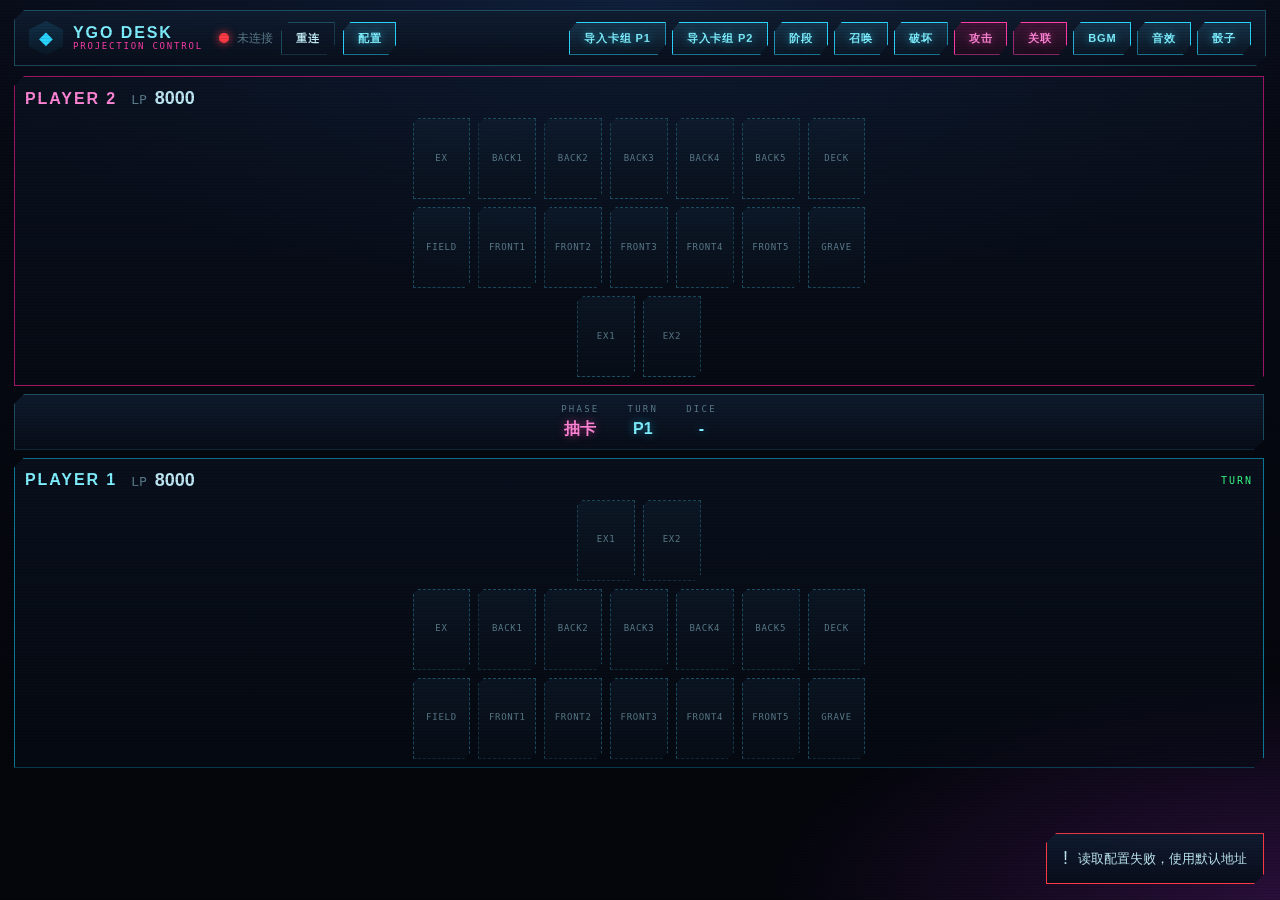
==== controller/static/index.html @ d7a62b33 "中心端、控制端两端框架" ====
<!DOCTYPE html>
<html lang="zh">
<head>
  <meta charset="utf-8">
  <meta name="viewport" content="width=device-width, initial-scale=1">
  <title>YGO DESK · 控制端</title>
  <link rel="stylesheet" href="css/cyberpunk.css">
  <link rel="stylesheet" href="css/app.css">
</head>
<body>
  <div id="app">
    <header class="topbar">
      <div class="brand">
        <span class="brand-mark">◆</span>
        <span class="brand-tx"><b>YGO DESK</b><small>PROJECTION CONTROL</small></span>
      </div>

      <div class="conn">
        <span class="conn-dot disconnected" id="conn-dot"></span>
        <span class="conn-text" id="conn-status">未连接</span>
        <button class="cy-btn cy-btn--sm cy-btn--ghost" id="btn-reconnect">重连</button>
        <button class="cy-btn cy-btn--sm" id="btn-config">配置</button>
      </div>

      <div class="controls">
        <button class="cy-btn cy-btn--sm" id="btn-import-1">导入卡组 P1</button>
        <button class="cy-btn cy-btn--sm" id="btn-import-2">导入卡组 P2</button>
        <button class="cy-btn cy-btn--sm" id="btn-phase">阶段</button>
        <button class="cy-btn cy-btn--sm" id="btn-summon">召唤</button>
        <button class="cy-btn cy-btn--sm" id="btn-destroy">破坏</button>
        <button class="cy-btn cy-btn--exec cy-btn--sm" id="btn-attack">攻击</button>
        <button class="cy-btn cy-btn--exec cy-btn--sm" id="btn-relate">关联</button>
        <button class="cy-btn cy-btn--sm" id="btn-bgm">BGM</button>
        <button class="cy-btn cy-btn--sm" id="btn-se">音效</button>
        <button class="cy-btn cy-btn--sm" id="btn-dice">骰子</button>
      </div>
    </header>

    <main id="board" class="board"></main>
  </div>

  <div id="modal-root"></div>
  <div id="toast-root" class="toast-root"></div>

  <script type="module" src="js/app.js"></script>
</body>
</html>
---- controller/static/css/cyberpunk.css ----
/* ============================================================================
   CYBERPUNK / TECH-HUD UI KIT — reusable component library
   ----------------------------------------------------------------------------
   取自 materials/Cyberpunk-Style-Kit.html，全部 cy- 前缀。
   招牌: 切角边框(clip-path) · 霓虹辉光 · 扫描线 · 等宽/Orbitron 字体
   ============================================================================ */
:root{
  --cy-cyan:#2ad4ff;   --cy-cyan-lt:#7ff0ff;  --cy-cyan-dk:#0e7a9a;
  --cy-mag:#ff3ca8;    --cy-mag-lt:#ff85d6;   --cy-mag-dk:#a01466;
  --cy-yellow:#ffe14a; --cy-green:#39ff88;    --cy-red:#ff3b46;
  --cy-bg:#06080f;     --cy-panel:#0d1526;    --cy-panel-2:#101a2e;
  --cy-line:#1c4c60;   --cy-line-lt:#2ad4ff;  --cy-ink:#03040a;
  --cy-text:#bfe9f5;   --cy-dim:#5a7a8a;

  --cy-disp:'Orbitron',sans-serif;
  --cy-mono:'Share Tech Mono',ui-monospace,monospace;
  --cy-ui:'Rajdhani','Share Tech Mono',sans-serif;

  --cy-glow-cy:0 0 8px rgba(42,212,255,.55);
  --cy-glow-mg:0 0 8px rgba(255,60,168,.55);
  --cy-clip:polygon(10px 0,100% 0,100% calc(100% - 10px),calc(100% - 10px) 100%,0 100%,0 10px);
  --cy-clip-btn:polygon(8px 0,100% 0,100% 70%,calc(100% - 8px) 100%,0 100%,0 30%);
}

*{box-sizing:border-box;margin:0;padding:0;}
body{
  font-family:var(--cy-ui); color:var(--cy-text); line-height:1.5;
  background:
    radial-gradient(100% 60% at 50% 0%, #10203c 0%, rgba(0,0,0,0) 55%),
    radial-gradient(80% 50% at 100% 100%, #2a0f3a 0%, rgba(0,0,0,0) 50%),
    linear-gradient(180deg,#080b16,#04060c 80%);
  background-attachment:fixed; min-height:100vh; position:relative;
}
/* global scanlines */
body::after{content:""; position:fixed; inset:0; pointer-events:none; z-index:9999;
  background:repeating-linear-gradient(0deg,rgba(0,0,0,.10) 0 1px,rgba(0,0,0,0) 1px 3px);}

/* ----- 按钮 cy-btn ----- */
.cy-btn{font-family:var(--cy-disp); font-weight:600; font-size:13px; letter-spacing:.08em; color:var(--cy-cyan-lt);
  padding:11px 22px; cursor:pointer; user-select:none; display:inline-flex; align-items:center; gap:8px;
  background:linear-gradient(180deg,rgba(30,70,95,.6),rgba(12,26,40,.6)); border:1px solid var(--cy-cyan);
  clip-path:var(--cy-clip-btn); text-shadow:var(--cy-glow-cy); transition:.12s; text-align:center;}
.cy-btn:hover{background:rgba(42,212,255,.22); box-shadow:0 0 14px rgba(42,212,255,.5);}
.cy-btn:active{transform:translateY(1px);}
.cy-btn--exec{color:var(--cy-mag-lt); border-color:var(--cy-mag); text-shadow:var(--cy-glow-mg);
  background:linear-gradient(180deg,rgba(90,20,60,.6),rgba(40,10,30,.6));}
.cy-btn--exec:hover{background:rgba(255,60,168,.22); box-shadow:0 0 14px rgba(255,60,168,.5);}
.cy-btn--ghost{background:transparent; border-color:var(--cy-line); color:var(--cy-text); text-shadow:none;}
.cy-btn--danger{color:#ffb0b4; border-color:var(--cy-red); text-shadow:0 0 8px rgba(255,59,70,.5);}
.cy-btn--sm{font-size:11px; padding:8px 14px;}
.cy-btn--lg{font-size:16px; padding:14px 30px;}
.cy-btn--block{width:100%; justify-content:center;}
.cy-btn[disabled],.cy-btn--disabled{opacity:.4; cursor:not-allowed; filter:grayscale(.5);}

/* ----- 面板 cy-panel ----- */
.cy-panel{position:relative; background:linear-gradient(180deg,rgba(16,30,50,.85),rgba(8,14,26,.9));
  border:1px solid var(--cy-line); clip-path:var(--cy-clip); padding:2px;
  box-shadow:inset 0 0 30px rgba(42,212,255,.05);}
.cy-panel__hd{font-family:var(--cy-disp); font-weight:700; letter-spacing:.12em; font-size:13px; color:var(--cy-cyan-lt);
  padding:12px 16px 10px; text-shadow:var(--cy-glow-cy); position:relative; display:flex; align-items:center; gap:8px;}
.cy-panel__hd::after{content:""; position:absolute; left:14px; right:14px; bottom:2px; height:1px;
  background:linear-gradient(90deg,var(--cy-cyan),transparent);}
.cy-panel__hd .k{font-family:var(--cy-mono); font-size:9px; color:var(--cy-mag); letter-spacing:.2em;}
.cy-panel__bd{padding:14px 18px 18px;}
.cy-panel__bd p{font-family:var(--cy-mono); font-size:12px; color:var(--cy-dim); line-height:1.7;}
.cy-bracket{position:absolute; width:12px; height:12px; border:1px solid var(--cy-cyan); pointer-events:none;}
.cy-bracket.tl{top:4px;left:4px; border-right:none; border-bottom:none;}
.cy-bracket.tr{top:4px;right:4px; border-left:none; border-bottom:none;}
.cy-bracket.bl{bottom:4px;left:4px; border-right:none; border-top:none;}
.cy-bracket.br{bottom:4px;right:4px; border-left:none; border-top:none;}

/* ----- 弹窗 cy-modal ----- */
.cy-modal-mask{position:fixed; inset:0; background:rgba(3,5,12,.8); backdrop-filter:blur(3px);
  display:grid; place-items:center; z-index:100; padding:20px;}
.cy-modal{width:min(380px,92vw); position:relative; max-height:92vh; overflow:auto;}
.cy-modal__close{position:absolute; top:-2px; right:-2px; width:30px; height:30px; z-index:5; cursor:pointer;
  display:grid; place-items:center; font-family:var(--cy-mono); color:var(--cy-mag-lt);
  background:rgba(40,10,30,.9); border:1px solid var(--cy-mag); clip-path:polygon(30% 0,100% 0,100% 70%,70% 100%,0 100%,0 30%);}
.cy-modal__close:hover{background:rgba(255,60,168,.3);}

/* ----- 进度条 cy-bar ----- */
.cy-bar{position:relative; height:10px; background:var(--cy-ink); border:1px solid var(--cy-line); overflow:hidden;
  clip-path:polygon(0 0,100% 0,100% 100%,4px 100%);}
.cy-bar__fill{height:100%; box-shadow:0 0 10px currentColor;}
.cy-bar__fill--cy{background:var(--cy-cyan); color:var(--cy-cyan);}
.cy-bar__fill--mg{background:var(--cy-mag); color:var(--cy-mag);}
.cy-bar__fill--yl{background:var(--cy-yellow); color:var(--cy-yellow);}
.cy-bar__fill--gr{background:var(--cy-green); color:var(--cy-green);}
.cy-bar__cap{display:flex; justify-content:space-between; font-family:var(--cy-mono); font-size:9px;
  letter-spacing:.15em; color:var(--cy-dim); margin-bottom:4px;}
.cy-bar--tall{height:16px;}

/* ----- 状态计量表 cy-gauge ----- */
.cy-gauge{width:64px; height:64px; position:relative; flex:none;}
.cy-gauge svg{transform:rotate(-90deg);}
.cy-gauge__track{fill:none; stroke:var(--cy-ink); stroke-width:6;}
.cy-gauge__val{fill:none; stroke-width:6; stroke-linecap:round; filter:drop-shadow(0 0 4px currentColor);}
.cy-gauge__val--cy{stroke:var(--cy-cyan); color:var(--cy-cyan);}
.cy-gauge__val--mg{stroke:var(--cy-mag); color:var(--cy-mag);}
.cy-gauge__num{position:absolute; inset:0; display:grid; place-items:center; font-family:var(--cy-disp);
  font-weight:700; font-size:14px; color:var(--cy-cyan-lt);}
.cy-gauge__lbl{position:absolute; bottom:-14px; left:0; right:0; text-align:center; font-family:var(--cy-mono);
  font-size:8px; letter-spacing:.2em; color:var(--cy-dim);}

/* ----- 图标底座 cy-icon ----- */
.cy-icon{width:48px; height:48px; display:grid; place-items:center; font-size:22px; position:relative;
  background:linear-gradient(180deg,rgba(20,40,60,.6),rgba(8,16,26,.6)); border:1px solid var(--cy-line);
  clip-path:polygon(8px 0,100% 0,100% calc(100% - 8px),calc(100% - 8px) 100%,0 100%,0 8px);}
.cy-icon:hover{border-color:var(--cy-cyan); box-shadow:0 0 12px rgba(42,212,255,.4);}
.cy-icon--rare{border-color:var(--cy-cyan);}
.cy-icon--legend{border-color:var(--cy-mag); box-shadow:0 0 12px rgba(255,60,168,.4);}

/* ----- 卡片 cy-card ----- */
.cy-card{width:150px; background:linear-gradient(180deg,rgba(16,30,50,.85),rgba(8,14,26,.9));
  border:1px solid var(--cy-line); clip-path:var(--cy-clip); cursor:pointer; transition:.12s; position:relative;}
.cy-card:hover{border-color:var(--cy-cyan); box-shadow:0 0 16px rgba(42,212,255,.3); transform:translateY(-3px);}
.cy-card__art{height:94px; display:grid; place-items:center; font-size:44px; position:relative;
  background:radial-gradient(circle at 50% 30%,rgba(42,212,255,.15),rgba(0,0,0,0) 60%);
  border-bottom:1px solid var(--cy-line); filter:drop-shadow(0 0 10px rgba(42,212,255,.4));}
.cy-card__tag{position:absolute; top:6px; left:6px; font-family:var(--cy-mono); font-size:8px; letter-spacing:.1em;
  color:var(--cy-mag); background:rgba(40,10,30,.8); padding:2px 6px; border:1px solid var(--cy-mag-dk);}
.cy-card__name{font-family:var(--cy-disp); font-weight:600; font-size:12px; color:var(--cy-cyan-lt);
  text-align:center; padding:8px 6px 4px; text-shadow:var(--cy-glow-cy);}
.cy-card__foot{padding:0 10px 10px;}

/* ----- 列表项 cy-list ----- */
.cy-list{border:1px solid var(--cy-line); background:rgba(8,16,26,.5);}
.cy-list__item{display:flex; align-items:center; gap:10px; padding:9px 12px; cursor:pointer;
  border-bottom:1px solid rgba(28,76,96,.4); transition:.1s;}
.cy-list__item:last-child{border-bottom:none;}
.cy-list__item:hover{background:rgba(42,212,255,.08);}
.cy-list__ic{width:30px; height:30px; flex:none; display:grid; place-items:center; font-size:15px;
  background:rgba(20,40,60,.6); border:1px solid var(--cy-line);
  clip-path:polygon(5px 0,100% 0,100% calc(100% - 5px),calc(100% - 5px) 100%,0 100%,0 5px);}
.cy-list__tx{flex:1;}
.cy-list__tx b{font-family:var(--cy-ui); font-weight:700; font-size:14px; color:var(--cy-text); display:block;}
.cy-list__tx small{font-family:var(--cy-mono); font-size:10px; color:var(--cy-dim);}
.cy-list__val{font-family:var(--cy-disp); font-weight:700; font-size:13px; color:var(--cy-cyan-lt);}

/* ----- 顶部 HUD cy-hud ----- */
.cy-hud{display:flex; align-items:center; gap:10px; padding:10px 14px;
  background:linear-gradient(180deg,rgba(16,30,50,.9),rgba(8,14,26,.9)); border:1px solid var(--cy-line);
  clip-path:var(--cy-clip);}
.cy-hud__hex{width:42px; height:42px; flex:none; display:grid; place-items:center; font-size:20px;
  background:linear-gradient(180deg,#12324a,#0a1826); clip-path:polygon(50% 0,100% 25%,100% 75%,50% 100%,0 75%,0 25%);
  box-shadow:0 0 10px rgba(42,212,255,.5);}
.cy-hud__who b{font-family:var(--cy-disp); font-weight:700; font-size:14px; color:var(--cy-cyan-lt); display:block;
  text-shadow:var(--cy-glow-cy);}
.cy-hud__who small{font-family:var(--cy-mono); font-size:9px; color:var(--cy-mag); letter-spacing:.15em;}
.cy-hud__spacer{flex:1;}

/* ----- 导航栏 cy-nav ----- */
.cy-nav{display:flex; gap:4px; padding:6px; background:linear-gradient(180deg,rgba(12,22,38,.9),rgba(6,12,22,.95));
  border:1px solid var(--cy-line);}
.cy-nav__tab{flex:1; text-align:center; font-family:var(--cy-disp); font-weight:600; font-size:10px; letter-spacing:.06em;
  color:var(--cy-dim); padding:8px 4px; cursor:pointer; border:1px solid transparent; transition:.1s;
  clip-path:var(--cy-clip-btn);}
.cy-nav__tab .i{display:block; font-size:18px; margin-bottom:3px;}
.cy-nav__tab:hover{color:var(--cy-text);}
.cy-nav__tab--active{color:var(--cy-cyan-lt); border-color:var(--cy-cyan); background:rgba(42,212,255,.12);
  text-shadow:var(--cy-glow-cy);}

/* ----- 标签页 cy-tabs ----- */
.cy-tabs{display:flex; gap:2px; border-bottom:1px solid var(--cy-line);}
.cy-tabs__tab{font-family:var(--cy-disp); font-weight:600; font-size:11px; letter-spacing:.06em; color:var(--cy-dim);
  padding:9px 16px; cursor:pointer; border:1px solid transparent; border-bottom:none; transition:.1s;
  clip-path:polygon(6px 0,100% 0,100% 100%,0 100%);}
.cy-tabs__tab:hover{color:var(--cy-text);}
.cy-tabs__tab--active{color:var(--cy-cyan-lt); background:rgba(42,212,255,.1); border-color:var(--cy-line);
  text-shadow:var(--cy-glow-cy);}

/* ----- 输入框 cy-input ----- */
.cy-input{font-family:var(--cy-mono); font-size:13px; color:var(--cy-cyan-lt); background:var(--cy-ink);
  border:1px solid var(--cy-line); padding:9px 12px; width:100%; outline:none; transition:.12s;
  clip-path:polygon(6px 0,100% 0,100% calc(100% - 6px),calc(100% - 6px) 100%,0 100%,0 6px);}
.cy-input::placeholder{color:#3a5a6a;}
.cy-input:focus{border-color:var(--cy-cyan); box-shadow:0 0 10px rgba(42,212,255,.35);}
.cy-field{position:relative;}
.cy-field__ic{position:absolute; left:10px; top:50%; transform:translateY(-50%); color:var(--cy-cyan); font-size:13px;}
.cy-field .cy-input{padding-left:32px;}

/* ----- 下拉选择 cy-select ----- */
.cy-select{position:relative; display:inline-block;}
.cy-select select{appearance:none; -webkit-appearance:none; font-family:var(--cy-mono); font-size:12px;
  color:var(--cy-cyan-lt); background:linear-gradient(180deg,rgba(20,40,60,.7),rgba(10,20,34,.7));
  border:1px solid var(--cy-line); padding:9px 34px 9px 14px; cursor:pointer; outline:none;
  clip-path:var(--cy-clip-btn);}
.cy-select select:focus{border-color:var(--cy-cyan);}
.cy-select::after{content:"▾"; position:absolute; right:12px; top:50%; transform:translateY(-50%);
  color:var(--cy-cyan); pointer-events:none;}
.cy-select option{background:#0d1526; color:var(--cy-text);}

/* ----- 开关 cy-switch ----- */
.cy-switch{position:relative; display:inline-flex; align-items:center; cursor:pointer; user-select:none;}
.cy-switch input{position:absolute; opacity:0; pointer-events:none;}
.cy-switch__track{width:46px; height:22px; background:var(--cy-ink); border:1px solid var(--cy-line); position:relative;
  transition:.15s; clip-path:polygon(5px 0,100% 0,100% 100%,0 100%,0 5px);}
.cy-switch__track::before{content:""; position:absolute; top:2px; left:2px; width:16px; height:16px;
  background:var(--cy-dim); transition:.15s; clip-path:polygon(4px 0,100% 0,100% 100%,0 100%,0 4px);}
.cy-switch input:checked + .cy-switch__track{border-color:var(--cy-cyan); background:rgba(42,212,255,.15);}
.cy-switch input:checked + .cy-switch__track::before{left:26px; background:var(--cy-cyan);
  box-shadow:0 0 8px rgba(42,212,255,.7);}

/* ----- 滑条 cy-slider ----- */
.cy-slider{-webkit-appearance:none; appearance:none; width:100%; height:6px; background:linear-gradient(90deg,var(--cy-cyan-dk),var(--cy-ink));
  border:1px solid var(--cy-line); outline:none; cursor:pointer;}
.cy-slider::-webkit-slider-thumb{-webkit-appearance:none; width:16px; height:16px; background:var(--cy-cyan);
  border:1px solid var(--cy-ink); box-shadow:0 0 10px rgba(42,212,255,.7); cursor:pointer;
  clip-path:polygon(50% 0,100% 50%,50% 100%,0 50%);}
.cy-slider::-moz-range-thumb{width:16px; height:16px; background:var(--cy-cyan); border:1px solid var(--cy-ink);
  box-shadow:0 0 10px rgba(42,212,255,.7); cursor:pointer;}

/* ----- 徽章 cy-badge ----- */
.cy-badge{display:inline-grid; place-items:center; min-width:16px; height:16px; padding:0 5px;
  font-family:var(--cy-disp); font-weight:700; font-size:9px; color:var(--cy-ink); background:var(--cy-mag);
  box-shadow:0 0 8px rgba(255,60,168,.6); clip-path:polygon(3px 0,100% 0,100% 100%,0 100%,0 3px);}
.cy-badge--cy{background:var(--cy-cyan); box-shadow:0 0 8px rgba(42,212,255,.6);}
.cy-badge-wrap{position:relative; display:inline-flex;}
.cy-badge-wrap > .cy-badge{position:absolute; top:-6px; right:-6px;}

/* ----- 标签 cy-tag ----- */
.cy-tag{display:inline-flex; align-items:center; gap:5px; font-family:var(--cy-mono); font-size:10px; letter-spacing:.05em;
  color:var(--cy-cyan-lt); background:rgba(42,212,255,.08); border:1px solid var(--cy-line); padding:3px 9px;
  clip-path:polygon(4px 0,100% 0,100% 100%,0 100%,0 4px);}
.cy-tag--mg{color:var(--cy-mag-lt); border-color:var(--cy-mag-dk); background:rgba(255,60,168,.08);}
.cy-tag--yl{color:var(--cy-yellow); border-color:#7a6a10; background:rgba(255,225,74,.08);}

/* ----- Tooltip cy-tooltip ----- */
.cy-tooltip{position:relative; display:inline-flex; cursor:help; border-bottom:1px dashed var(--cy-cyan-dk);}
.cy-tooltip::after{content:attr(data-tip); position:absolute; bottom:calc(100% + 8px); left:50%; transform:translateX(-50%);
  font-family:var(--cy-mono); font-size:11px; color:var(--cy-cyan-lt); white-space:nowrap; background:var(--cy-panel);
  border:1px solid var(--cy-cyan); padding:6px 10px; opacity:0; pointer-events:none; transition:.12s; z-index:20;
  box-shadow:0 0 12px rgba(42,212,255,.3);}
.cy-tooltip:hover::after{opacity:1;}

/* ----- Toast cy-toast ----- */
.cy-toast{display:flex; align-items:center; gap:10px; font-family:var(--cy-ui); font-size:13px; color:var(--cy-text);
  background:linear-gradient(180deg,rgba(16,30,50,.92),rgba(8,14,26,.95)); border:1px solid var(--cy-cyan);
  padding:11px 16px; max-width:340px; clip-path:var(--cy-clip); box-shadow:0 0 18px rgba(42,212,255,.25);}
.cy-toast__ic{font-size:18px; flex:none;}
.cy-toast--danger{border-color:var(--cy-red); box-shadow:0 0 18px rgba(255,59,70,.25);}
.cy-toast--success{border-color:var(--cy-green); box-shadow:0 0 18px rgba(57,255,136,.25);}
.cy-toast b{font-family:var(--cy-disp); font-weight:700; font-size:11px; letter-spacing:.06em; color:var(--cy-cyan-lt);
  display:block;}

/* ----- 分隔线 cy-divider ----- */
.cy-divider{display:flex; align-items:center; gap:10px; color:var(--cy-cyan); margin:6px 0;}
.cy-divider::before,.cy-divider::after{content:""; height:1px; flex:1;
  background:linear-gradient(90deg,transparent,var(--cy-line),transparent);}
.cy-divider__mark{font-family:var(--cy-mono); font-size:10px; letter-spacing:.15em; color:var(--cy-dim);}

/* ----- 空状态 cy-empty ----- */
.cy-empty{text-align:center; padding:28px 20px; color:var(--cy-dim);}
.cy-empty__ic{font-size:42px; opacity:.4; filter:drop-shadow(0 0 8px rgba(42,212,255,.3));}
.cy-empty__tt{font-family:var(--cy-disp); font-weight:700; font-size:14px; color:var(--cy-text); margin:10px 0 4px; letter-spacing:.06em;}
.cy-empty__ds{font-family:var(--cy-mono); font-size:11px;}

/* ----- 步进器 cy-stepper ----- */
.cy-stepper{display:inline-flex; border:1px solid var(--cy-line); background:rgba(8,16,26,.6);}
.cy-stepper__btn{width:32px; font-family:var(--cy-disp); font-weight:700; font-size:16px; color:var(--cy-cyan-lt);
  background:transparent; border:none; cursor:pointer; display:grid; place-items:center; text-shadow:var(--cy-glow-cy);}
.cy-stepper__btn:hover{background:rgba(42,212,255,.15);}
.cy-stepper__val{min-width:48px; display:grid; place-items:center; font-family:var(--cy-mono); font-size:14px;
  color:var(--cy-text); border-left:1px solid var(--cy-line); border-right:1px solid var(--cy-line);}

/* ----- 数据表格 cy-table ----- */
.cy-table{width:100%; border-collapse:collapse; font-family:var(--cy-mono); font-size:12px; border:1px solid var(--cy-line);}
.cy-table thead th{font-family:var(--cy-disp); font-weight:700; font-size:10px; letter-spacing:.08em; color:var(--cy-cyan-lt);
  text-align:left; padding:9px 12px; background:rgba(42,212,255,.08); border-bottom:1px solid var(--cy-line);}
.cy-table tbody td{padding:9px 12px; color:var(--cy-text); border-bottom:1px solid rgba(28,76,96,.3);}
.cy-table tbody tr:last-child td{border-bottom:none;}
.cy-table tbody tr:nth-child(even){background:rgba(42,212,255,.04);}
.cy-table tbody tr:hover{background:rgba(42,212,255,.1);}

/* ----- 时间轴 cy-timeline ----- */
.cy-timeline{position:relative; padding-left:26px;}
.cy-timeline::before{content:""; position:absolute; left:6px; top:6px; bottom:6px; width:1px;
  background:linear-gradient(180deg,var(--cy-cyan),var(--cy-mag));}
.cy-timeline__item{position:relative; padding-bottom:16px;}
.cy-timeline__item::before{content:""; position:absolute; left:-24px; top:3px; width:11px; height:11px;
  background:var(--cy-cyan); box-shadow:0 0 8px rgba(42,212,255,.6);
  clip-path:polygon(50% 0,100% 50%,50% 100%,0 50%);}
.cy-timeline__t{font-family:var(--cy-disp); font-weight:600; font-size:12px; color:var(--cy-text);}
.cy-timeline__d{font-family:var(--cy-mono); font-size:10px; color:var(--cy-dim); margin-top:2px;}

@media(prefers-reduced-motion:reduce){*{transition:none!important; animation:none!important;}}
---- controller/static/css/app.css ----
/* ============================================================================
   控制端页面布局（横屏）。配色/组件沿用 cyberpunk.css。
   ============================================================================ */

html, body { height: 100%; }
body { overflow: hidden; }

#app {
  height: 100vh;
  display: flex;
  flex-direction: column;
  padding: 10px 14px 14px;
  gap: 10px;
}

/* ---- 顶栏 ---- */
.topbar {
  display: flex;
  align-items: center;
  gap: 16px;
  flex-wrap: wrap;
  padding: 10px 14px;
  background: linear-gradient(180deg, rgba(16,30,50,.9), rgba(8,14,26,.9));
  border: 1px solid var(--cy-line);
  clip-path: var(--cy-clip);
}
.brand { display: flex; align-items: center; gap: 10px; }
.brand-mark {
  width: 34px; height: 34px; display: grid; place-items: center;
  font-size: 18px; color: var(--cy-cyan);
  background: linear-gradient(180deg,#12324a,#0a1826);
  clip-path: polygon(50% 0,100% 25%,100% 75%,50% 100%,0 75%,0 25%);
  box-shadow: 0 0 10px rgba(42,212,255,.5);
}
.brand-tx { display: flex; flex-direction: column; line-height: 1.1; }
.brand-tx b { font-family: var(--cy-disp); color: var(--cy-cyan-lt); letter-spacing: .12em; }
.brand-tx small { font-family: var(--cy-mono); font-size: 9px; color: var(--cy-mag); letter-spacing: .2em; }

.conn { display: flex; align-items: center; gap: 8px; }
.conn-text { font-family: var(--cy-mono); font-size: 12px; color: var(--cy-dim); }
.conn-dot { width: 10px; height: 10px; border-radius: 50%; background: var(--cy-red); box-shadow: 0 0 8px var(--cy-red); }
.conn-dot.connecting { background: var(--cy-yellow); box-shadow: 0 0 8px var(--cy-yellow); }
.conn-dot.connected { background: var(--cy-green); box-shadow: 0 0 8px var(--cy-green); }

.controls { display: flex; gap: 6px; flex-wrap: wrap; margin-left: auto; }

/* ---- 战场 ---- */
.board {
  flex: 1;
  min-height: 0;
  display: flex;
  flex-direction: column;
  gap: 8px;
  overflow: auto;
  padding-right: 2px;
}

.side {
  display: flex;
  flex-direction: column;
  gap: 6px;
  padding: 8px 10px;
  border: 1px solid var(--cy-line);
  background: linear-gradient(180deg, rgba(12,22,38,.55), rgba(6,12,22,.55));
  clip-path: var(--cy-clip);
}
.side-p1 { border-color: var(--cy-cyan-dk); }
.side-p2 { border-color: var(--cy-mag-dk); }

.side-head { display: flex; align-items: center; gap: 14px; }
.side-name { font-family: var(--cy-disp); font-weight: 700; letter-spacing: .12em; color: var(--cy-cyan-lt); }
.side-p2 .side-name { color: var(--cy-mag-lt); }
.side-lp { font-family: var(--cy-mono); font-size: 13px; color: var(--cy-dim); }
.side-lp b { font-family: var(--cy-disp); font-size: 18px; color: var(--cy-text); }
.side-turn {
  margin-left: auto; font-family: var(--cy-mono); font-size: 10px; letter-spacing: .2em;
  color: var(--cy-dim); opacity: 0; transition: .15s;
}
.side-turn.active { opacity: 1; color: var(--cy-green); }

.board-grid { display: flex; flex-direction: column; gap: 8px; }
.row { display: flex; gap: 8px; align-items: center; justify-content: center; }

.zone { display: flex; gap: 8px; }
.zone.cells { flex: 0 1 auto; justify-content: center; }
.zone.stack { flex: 0 0 auto; flex-direction: column; }

/* ---- 格子（按高度定尺寸，保证横屏能放下两方）---- */
.cell {
  position: relative;
  height: clamp(52px, 9vh, 96px);
  aspect-ratio: 5 / 7;
  border: 1px solid var(--cy-line);
  background: linear-gradient(180deg, rgba(20,40,60,.35), rgba(8,16,26,.5));
  overflow: hidden;
  cursor: pointer;
  display: grid;
  place-items: center;
  clip-path: polygon(6px 0,100% 0,100% calc(100% - 6px),calc(100% - 6px) 100%,0 100%,0 6px);
  transition: .12s;
}
.cell:hover { border-color: var(--cy-cyan); box-shadow: 0 0 12px rgba(42,212,255,.35); }
.cell.empty { border-style: dashed; }
.zone.cells .cell, .zone.stack .cell, .zone.cells-ex .cell { flex: 0 0 auto; width: auto; }
.cell-zone {
  font-family: var(--cy-mono); font-size: 9px; letter-spacing: .08em; color: var(--cy-dim);
  text-align: center; padding: 2px; pointer-events: none;
}

.cell-inner { position: absolute; inset: 0; }
.card-img { width: 100%; height: 100%; object-fit: cover; display: block; }
.cell-inner.horizontal .card-img { transform: rotate(90deg) scale(.7); }

.cell-name {
  position: absolute; left: 0; right: 0; bottom: 0;
  font-family: var(--cy-ui); font-size: 9px; line-height: 1.2; color: var(--cy-text);
  text-align: center; padding: 2px 3px; background: linear-gradient(0deg, rgba(3,5,12,.9), rgba(3,5,12,0));
  white-space: nowrap; overflow: hidden; text-overflow: ellipsis;
}
.cell-markers { position: absolute; top: 2px; left: 2px; display: flex; gap: 2px; }
.cell-markers img { width: 15px; height: 15px; }
.cell-counters {
  position: absolute; bottom: 2px; right: 2px; min-width: 16px; height: 16px; padding: 0 3px;
  display: grid; place-items: center; font-family: var(--cy-disp); font-size: 9px; font-weight: 700;
  color: var(--cy-ink); background: var(--cy-yellow); box-shadow: 0 0 8px rgba(255,225,74,.6);
  clip-path: polygon(3px 0,100% 0,100% 100%,0 100%,0 3px);
}
.cell-facetag {
  position: absolute; top: 2px; right: 2px; font-family: var(--cy-mono); font-size: 8px;
  color: var(--cy-mag-lt); background: rgba(40,10,30,.85); padding: 0 3px; border: 1px solid var(--cy-mag-dk);
}

/* ---- 中间信息条 ---- */
.mid {
  display: flex; align-items: center; justify-content: center; gap: 28px;
  padding: 8px 16px;
  border: 1px solid var(--cy-line);
  background: linear-gradient(180deg, rgba(16,30,50,.85), rgba(8,14,26,.85));
  clip-path: var(--cy-clip);
}
.mid-phase, .mid-info { display: flex; flex-direction: column; align-items: center; }
.mid-label { font-family: var(--cy-mono); font-size: 9px; letter-spacing: .25em; color: var(--cy-dim); }
.mid b { font-family: var(--cy-disp); font-size: 16px; color: var(--cy-cyan-lt); text-shadow: var(--cy-glow-cy); }
.mid-phase b { color: var(--cy-mag-lt); text-shadow: var(--cy-glow-mg); }

/* ---- 弹窗表单 ---- */
.form { display: flex; flex-direction: column; gap: 8px; }
.form-row { display: flex; align-items: center; gap: 10px; }
.form-label { flex: 0 0 72px; font-family: var(--cy-mono); font-size: 12px; color: var(--cy-dim); }
.form-row > .cy-input, .form-row > div, .form-row > div > .cy-input { flex: 1; }
.form-row > div { min-width: 0; }
.modal-foot { display: flex; gap: 8px; justify-content: flex-end; margin-top: 16px; flex-wrap: wrap; }
.hint { font-family: var(--cy-mono); font-size: 11px; color: var(--cy-dim); line-height: 1.6; }

.quick-grid { display: grid; grid-template-columns: 1fr 1fr; gap: 8px; }
.quick-row { display: flex; gap: 6px; flex-wrap: wrap; }

.coord, .coord-group { display: flex; flex-direction: column; gap: 8px; }
.coord-title { font-family: var(--cy-disp); font-size: 11px; letter-spacing: .18em; color: var(--cy-mag-lt); margin-top: 4px; }

.marker-select { display: flex; gap: 12px; flex-wrap: wrap; }
.marker-opt { display: flex; align-items: center; gap: 5px; font-family: var(--cy-mono); font-size: 11px; cursor: pointer; }
.marker-opt img { width: 20px; height: 20px; }

.counters-edit { display: flex; flex-direction: column; gap: 5px; flex: 1; }
.counter-row { display: flex; gap: 6px; align-items: center; }
.counter-row .cy-input { flex: 1; }

/* ---- Toast ---- */
.toast-root {
  position: fixed; right: 16px; bottom: 16px; z-index: 200;
  display: flex; flex-direction: column; gap: 8px; align-items: flex-end;
}
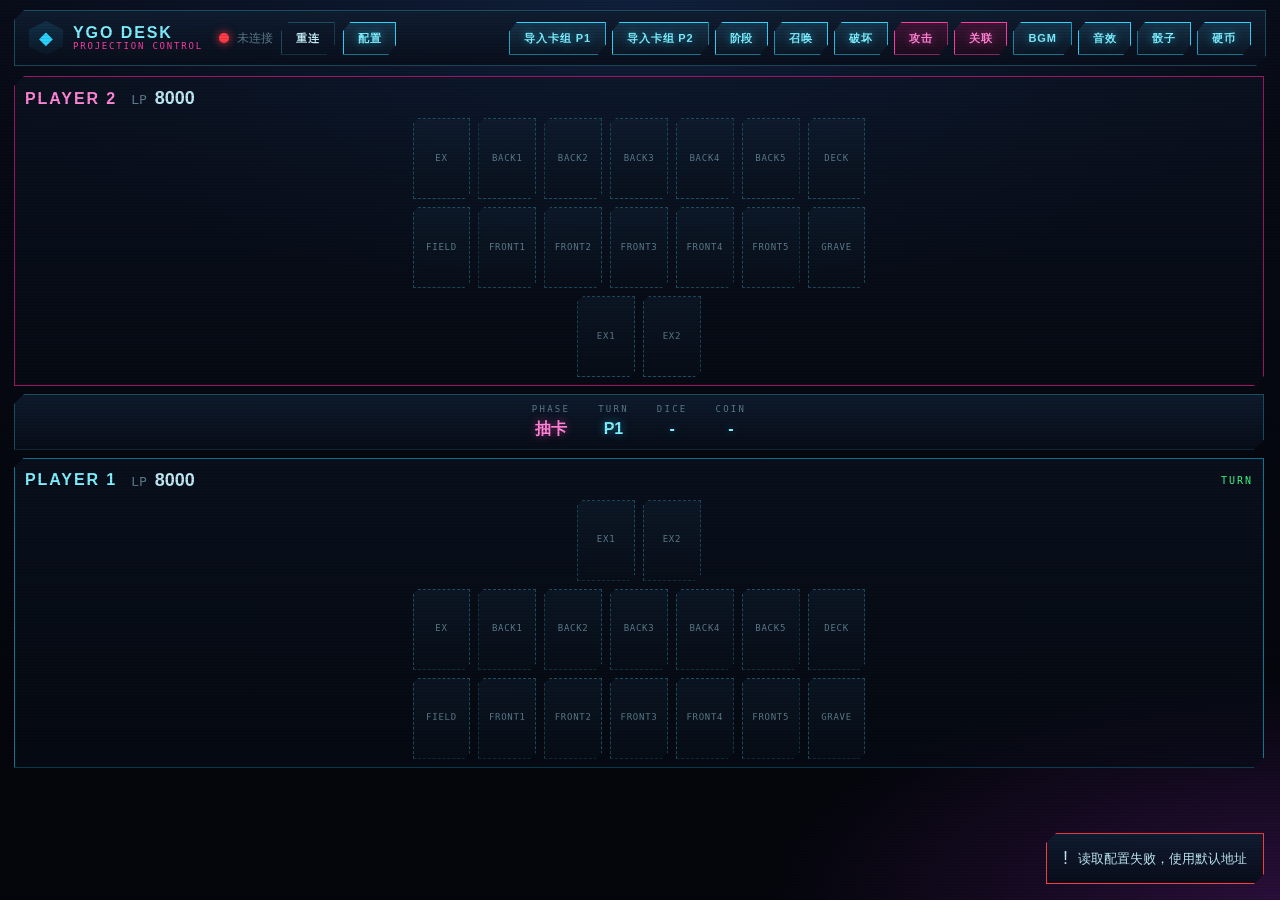
==== commit 467de431: "投硬币，界面测试" ====
--- a/controller/static/index.html
+++ b/controller/static/index.html
@@ -33,6 +33,7 @@
         <button class="cy-btn cy-btn--sm" id="btn-bgm">BGM</button>
         <button class="cy-btn cy-btn--sm" id="btn-se">音效</button>
         <button class="cy-btn cy-btn--sm" id="btn-dice">骰子</button>
+        <button class="cy-btn cy-btn--sm" id="btn-coin">硬币</button>
       </div>
     </header>
 
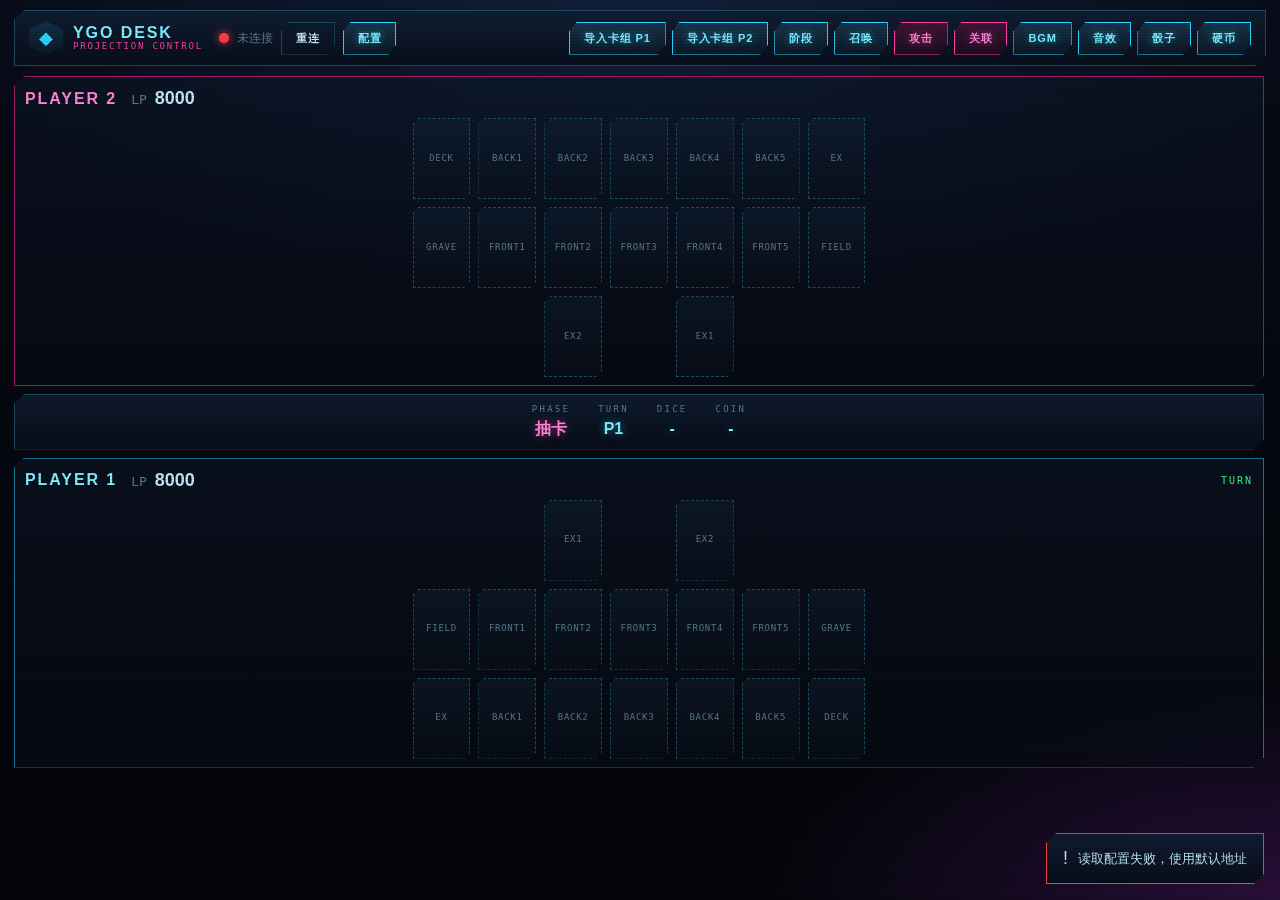
==== commit 174eee68: "布局初步" ====
--- a/controller/static/index.html
+++ b/controller/static/index.html
@@ -27,7 +27,6 @@
         <button class="cy-btn cy-btn--sm" id="btn-import-2">导入卡组 P2</button>
         <button class="cy-btn cy-btn--sm" id="btn-phase">阶段</button>
         <button class="cy-btn cy-btn--sm" id="btn-summon">召唤</button>
-        <button class="cy-btn cy-btn--sm" id="btn-destroy">破坏</button>
         <button class="cy-btn cy-btn--exec cy-btn--sm" id="btn-attack">攻击</button>
         <button class="cy-btn cy-btn--exec cy-btn--sm" id="btn-relate">关联</button>
         <button class="cy-btn cy-btn--sm" id="btn-bgm">BGM</button>
--- a/controller/static/css/cyberpunk.css
+++ b/controller/static/css/cyberpunk.css
@@ -71,9 +71,11 @@
 
 /* ----- 弹窗 cy-modal ----- */
 .cy-modal-mask{position:fixed; inset:0; background:rgba(3,5,12,.8); backdrop-filter:blur(3px);
-  display:grid; place-items:center; z-index:100; padding:20px;}
-.cy-modal{width:min(380px,92vw); position:relative; max-height:92vh; overflow:auto;}
-.cy-modal__close{position:absolute; top:-2px; right:-2px; width:30px; height:30px; z-index:5; cursor:pointer;
+  display:grid; place-items:center; z-index:100; padding:12px;}
+.cy-modal-mask--stack{z-index:110;}
+.cy-modal{width:min(380px,92vw); position:relative; max-height:calc(100vh - 24px);
+  overflow-y:auto; overflow-x:hidden;}
+.cy-modal__close{position:absolute; top:2px; right:2px; width:30px; height:30px; z-index:5; cursor:pointer;
   display:grid; place-items:center; font-family:var(--cy-mono); color:var(--cy-mag-lt);
   background:rgba(40,10,30,.9); border:1px solid var(--cy-mag); clip-path:polygon(30% 0,100% 0,100% 70%,70% 100%,0 100%,0 30%);}
 .cy-modal__close:hover{background:rgba(255,60,168,.3);}
--- a/controller/static/css/app.css
+++ b/controller/static/css/app.css
@@ -102,6 +102,9 @@
 .cell:hover { border-color: var(--cy-cyan); box-shadow: 0 0 12px rgba(42,212,255,.35); }
 .cell.empty { border-style: dashed; }
 .zone.cells .cell, .zone.stack .cell, .zone.cells-ex .cell { flex: 0 0 auto; width: auto; }
+/* 额外怪兽区的占位空格：与格子同尺寸但不可见 */
+.cell-ghost { border-color: transparent; background: none; box-shadow: none; pointer-events: none; }
+.cell-ghost:hover { border-color: transparent; box-shadow: none; }
 .cell-zone {
   font-family: var(--cy-mono); font-size: 9px; letter-spacing: .08em; color: var(--cy-dim);
   text-align: center; padding: 2px; pointer-events: none;
@@ -130,6 +133,18 @@
   color: var(--cy-mag-lt); background: rgba(40,10,30,.85); padding: 0 3px; border: 1px solid var(--cy-mag-dk);
 }
 
+/* ---- 攻击 / 被攻击 选中高亮 ---- */
+.cell.sel-attack-from { border-color: var(--cy-yellow); box-shadow: 0 0 14px rgba(255,225,74,.7); }
+.cell.sel-attack-to { border-color: var(--cy-mag-lt); box-shadow: 0 0 14px rgba(255,80,200,.7); }
+.cell.sel-attack-from::after,
+.cell.sel-attack-to::after {
+  position: absolute; top: 2px; left: 50%; transform: translateX(-50%);
+  font-family: var(--cy-disp); font-size: 8px; font-weight: 700; letter-spacing: .08em;
+  padding: 0 3px; color: var(--cy-ink); pointer-events: none; z-index: 3;
+}
+.cell.sel-attack-from::after { content: "ATK"; background: var(--cy-yellow); }
+.cell.sel-attack-to::after { content: "TGT"; background: var(--cy-mag-lt); }
+
 /* ---- 中间信息条 ---- */
 .mid {
   display: flex; align-items: center; justify-content: center; gap: 28px;
@@ -149,11 +164,21 @@
 .form-label { flex: 0 0 72px; font-family: var(--cy-mono); font-size: 12px; color: var(--cy-dim); }
 .form-row > .cy-input, .form-row > div, .form-row > div > .cy-input { flex: 1; }
 .form-row > div { min-width: 0; }
+/* 卡牌详情等宽表单：宽屏自动两列，减少高度、尽量免滚动 */
+.form--2col { display: grid; grid-template-columns: repeat(auto-fit, minmax(200px, 1fr)); gap: 8px 14px; }
+.form--2col .form-row--wide { grid-column: 1 / -1; }
 .modal-foot { display: flex; gap: 8px; justify-content: flex-end; margin-top: 16px; flex-wrap: wrap; }
 .hint { font-family: var(--cy-mono); font-size: 11px; color: var(--cy-dim); line-height: 1.6; }
 
 .quick-grid { display: grid; grid-template-columns: 1fr 1fr; gap: 8px; }
 .quick-row { display: flex; gap: 6px; flex-wrap: wrap; }
+
+/* ---- 卡片操作选择面板（点击卡片先弹出）---- */
+.action-grid { display: flex; gap: 8px; flex-wrap: wrap; }
+.action-grid .cy-btn { flex: 1 1 40%; }
+.action-hint { margin-top: 12px; padding-top: 10px; border-top: 1px solid var(--cy-line); display: flex; flex-direction: column; gap: 5px; }
+.action-hint > div { display: flex; align-items: center; gap: 8px; }
+.action-hint b { font-family: var(--cy-mono); font-size: 11px; color: var(--cy-cyan-lt); }
 
 .coord, .coord-group { display: flex; flex-direction: column; gap: 8px; }
 .coord-title { font-family: var(--cy-disp); font-size: 11px; letter-spacing: .18em; color: var(--cy-mag-lt); margin-top: 4px; }
@@ -165,6 +190,33 @@
 .counters-edit { display: flex; flex-direction: column; gap: 5px; flex: 1; }
 .counter-row { display: flex; gap: 6px; align-items: center; }
 .counter-row .cy-input { flex: 1; }
+
+/* ---- 卡号：输入框 + 选择 ---- */
+.id-row { display: flex; gap: 6px; align-items: center; }
+.id-row .cy-input { flex: 1; min-width: 0; }
+.id-row .cy-btn { flex: 0 0 auto; }
+
+/* ---- 卡号选择弹窗 ---- */
+.card-picker { display: flex; flex-direction: column; gap: 14px; }
+.card-group__hd { display: flex; align-items: center; gap: 8px; margin-bottom: 6px;
+  font-family: var(--cy-disp); font-size: 12px; letter-spacing: .1em; color: var(--cy-cyan-lt); }
+.card-group__hd .k { font-family: var(--cy-mono); font-size: 9px; color: var(--cy-mag); letter-spacing: .2em; }
+.card-grid { display: grid; grid-template-columns: repeat(auto-fill, minmax(64px, 1fr)); gap: 6px;
+  max-height: 38vh; overflow: auto; padding-right: 2px; }
+.card-thumb {
+  position: relative; aspect-ratio: 5 / 7; padding: 0;
+  border: 1px solid var(--cy-line); background: linear-gradient(180deg, rgba(20,40,60,.35), rgba(8,16,26,.5));
+  cursor: pointer; overflow: hidden;
+  clip-path: polygon(4px 0,100% 0,100% calc(100% - 4px),calc(100% - 4px) 100%,0 100%,0 4px);
+  transition: .12s;
+}
+.card-thumb:hover { border-color: var(--cy-cyan); box-shadow: 0 0 10px rgba(42,212,255,.4); }
+.card-thumb__img { width: 100%; height: 100%; object-fit: cover; display: block; }
+.card-thumb__ph { display: none; position: absolute; inset: 0; place-items: center; padding: 2px;
+  font-family: var(--cy-mono); font-size: 10px; color: var(--cy-dim); text-align: center; word-break: break-all; }
+.card-thumb.is-missing { border-style: dashed; }
+.card-thumb.is-missing .card-thumb__img { display: none; }
+.card-thumb.is-missing .card-thumb__ph { display: grid; }
 
 /* ---- Toast ---- */
 .toast-root {
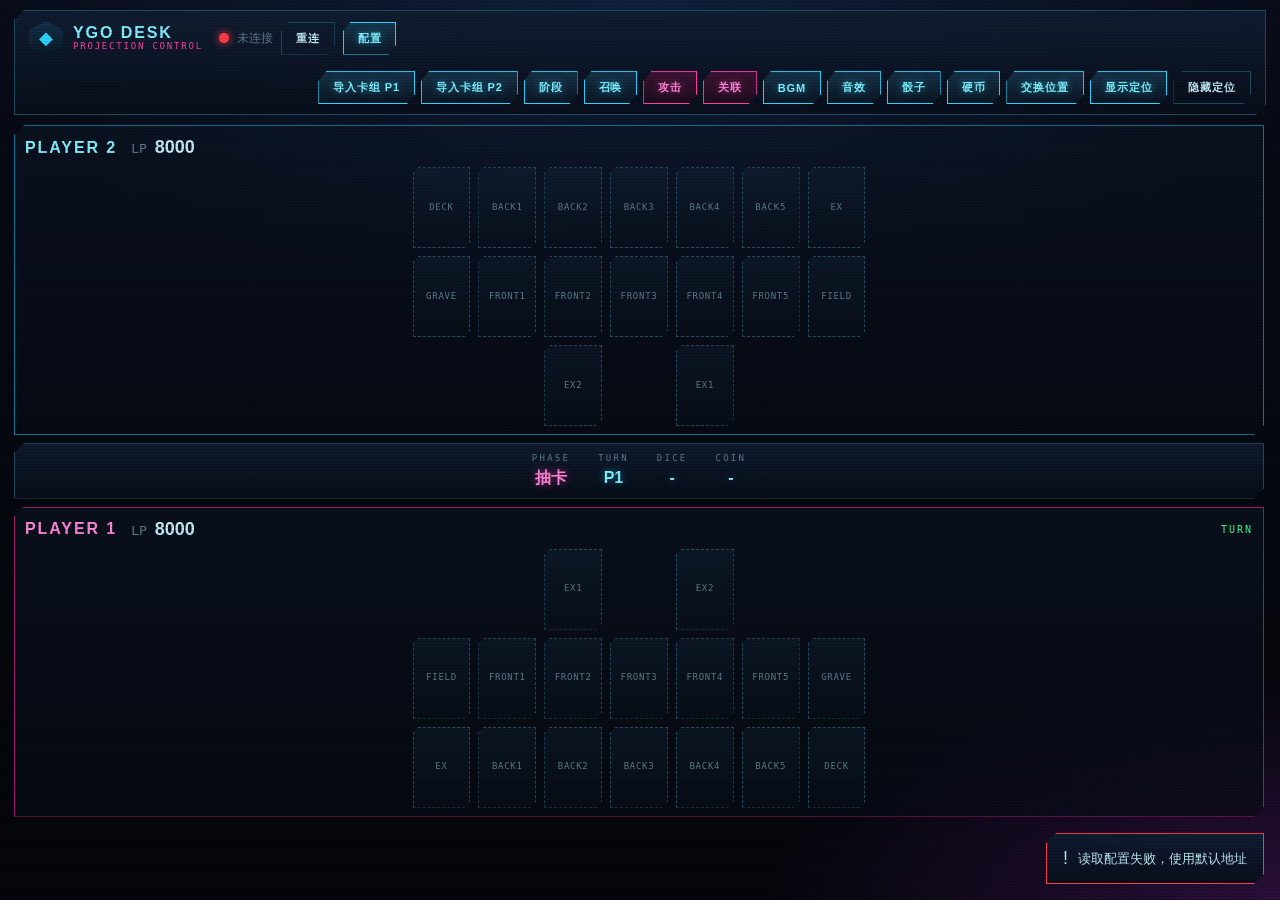
==== commit 2ff9dce7: "样式调整、模型修改" ====
--- a/controller/static/index.html
+++ b/controller/static/index.html
@@ -22,6 +22,8 @@
         <button class="cy-btn cy-btn--sm" id="btn-config">配置</button>
       </div>
 
+      <button class="cy-btn cy-btn--sm" id="btn-menu">操作</button>
+
       <div class="controls">
         <button class="cy-btn cy-btn--sm" id="btn-import-1">导入卡组 P1</button>
         <button class="cy-btn cy-btn--sm" id="btn-import-2">导入卡组 P2</button>
@@ -33,6 +35,9 @@
         <button class="cy-btn cy-btn--sm" id="btn-se">音效</button>
         <button class="cy-btn cy-btn--sm" id="btn-dice">骰子</button>
         <button class="cy-btn cy-btn--sm" id="btn-coin">硬币</button>
+        <button class="cy-btn cy-btn--sm" id="btn-swap">交换位置</button>
+        <button class="cy-btn cy-btn--sm" id="btn-guide-show">显示定位</button>
+        <button class="cy-btn cy-btn--sm cy-btn--ghost" id="btn-guide-hide">隐藏定位</button>
       </div>
     </header>
 
--- a/controller/static/css/app.css
+++ b/controller/static/css/app.css
@@ -37,12 +37,48 @@
 .brand-tx small { font-family: var(--cy-mono); font-size: 9px; color: var(--cy-mag); letter-spacing: .2em; }
 
 .conn { display: flex; align-items: center; gap: 8px; }
-.conn-text { font-family: var(--cy-mono); font-size: 12px; color: var(--cy-dim); }
+.conn-text { font-family: var(--cy-mono); font-size: 12px; color: var(--cy-dim); white-space: nowrap; }
 .conn-dot { width: 10px; height: 10px; border-radius: 50%; background: var(--cy-red); box-shadow: 0 0 8px var(--cy-red); }
 .conn-dot.connecting { background: var(--cy-yellow); box-shadow: 0 0 8px var(--cy-yellow); }
 .conn-dot.connected { background: var(--cy-green); box-shadow: 0 0 8px var(--cy-green); }
 
 .controls { display: flex; gap: 6px; flex-wrap: wrap; margin-left: auto; }
+
+/* 竖屏：顶部操作按钮收进「操作」按钮的下拉菜单（横屏默认全部显示） */
+#btn-menu { display: none; margin-left: auto; }
+
+@media (orientation: portrait) {
+  #btn-menu { display: inline-flex; }
+  .topbar { gap: 8px; }
+  .conn { gap: 6px; }
+  .brand-tx small { display: none; }
+
+  /* 竖屏：压缩左右留白与格间距，让卡牌尽量贴边、尽量大 */
+  #app { padding: 8px 4px; }
+  #app .board { padding-right: 0; }
+  #app .side { padding: 6px 3px; }
+  #app .row { gap: 6px; }
+  #app .zone { gap: 6px; }
+
+  /* 竖屏：按宽度缩放卡格，保证 7 列（含两侧堆叠）完整显示、不横向溢出 */
+  .board .cell { height: auto; }
+  .board .zone.cells .cell,
+  .board .zone.stack .cell {
+    width: min(calc((100vw - 68px) / 7), 120px);
+  }
+
+  .topbar .controls { display: none; }
+
+  .topbar.menu-open .controls {
+    display: flex;
+    flex: 1 0 100%;
+    margin-left: 0;
+    padding-top: 8px;
+    border-top: 1px solid var(--cy-line);
+  }
+
+  .topbar.menu-open .controls .cy-btn { flex: 1 1 auto; }
+}
 
 /* ---- 战场 ---- */
 .board {
@@ -64,14 +100,14 @@
   background: linear-gradient(180deg, rgba(12,22,38,.55), rgba(6,12,22,.55));
   clip-path: var(--cy-clip);
 }
-.side-p1 { border-color: var(--cy-cyan-dk); }
-.side-p2 { border-color: var(--cy-mag-dk); }
+.side-p1 { border-color: var(--cy-mag-dk); }
+.side-p2 { border-color: var(--cy-cyan-dk); }
 
 .side-head { display: flex; align-items: center; gap: 14px; }
-.side-name { font-family: var(--cy-disp); font-weight: 700; letter-spacing: .12em; color: var(--cy-cyan-lt); }
-.side-p2 .side-name { color: var(--cy-mag-lt); }
+.side-name { font-family: var(--cy-disp); font-weight: 700; letter-spacing: .12em; color: var(--cy-mag-lt); }
+.side-p2 .side-name { color: var(--cy-cyan-lt); }
 .side-lp { font-family: var(--cy-mono); font-size: 13px; color: var(--cy-dim); }
-.side-lp b { font-family: var(--cy-disp); font-size: 18px; color: var(--cy-text); }
+.side-lp b { font-family: var(--cy-disp); font-size: 18px; color: var(--cy-text); cursor: pointer; }
 .side-turn {
   margin-left: auto; font-family: var(--cy-mono); font-size: 10px; letter-spacing: .2em;
   color: var(--cy-dim); opacity: 0; transition: .15s;
@@ -111,7 +147,7 @@
 }
 
 .cell-inner { position: absolute; inset: 0; }
-.card-img { width: 100%; height: 100%; object-fit: cover; display: block; }
+.card-img { width: 100%; height: 100%; object-fit: cover; display: block; transform: scale(.7); }
 .cell-inner.horizontal .card-img { transform: rotate(90deg) scale(.7); }
 
 .cell-name {
@@ -172,6 +208,45 @@
 
 .quick-grid { display: grid; grid-template-columns: 1fr 1fr; gap: 8px; }
 .quick-row { display: flex; gap: 6px; flex-wrap: wrap; }
+
+/* ---- LP 计算器 ---- */
+.lp-calc { display: flex; flex-direction: column; gap: 10px; }
+.lp-calc__view {
+  display: flex; flex-direction: column; gap: 4px;
+  padding: 8px 12px 4px;
+  border: 1px solid var(--cy-line);
+  background: rgba(8, 16, 26, .6);
+  clip-path: var(--cy-clip);
+}
+.lp-calc__hint {
+  font-family: var(--cy-mono); font-size: 10px; letter-spacing: .12em;
+  color: var(--cy-dim); min-height: 14px;
+}
+.lp-calc__display {
+  width: 100%; box-sizing: border-box; padding: 0 2px;
+  border: none; outline: none; background: transparent;
+  color: var(--cy-cyan-lt); font-family: var(--cy-disp); font-weight: 700;
+  font-size: 30px; line-height: 1.2; text-align: right; letter-spacing: .04em;
+  text-shadow: var(--cy-glow-cy); font-variant-numeric: tabular-nums;
+}
+.lp-calc__keys { display: grid; grid-template-columns: repeat(4, 1fr); gap: 6px; }
+.lp-calc__key { height: 44px; font-size: 16px; }
+.lp-calc__key--op { border-color: var(--cy-mag-dk); color: var(--cy-mag-lt); text-shadow: var(--cy-glow-mg); }
+
+/* ---- 掷骰 / 硬币结果弹窗 ---- */
+.roll-result { display: flex; flex-direction: column; align-items: center; gap: 8px; padding: 20px 0 8px; }
+.roll-result__main {
+  font-family: var(--cy-disp); font-weight: 700; font-size: 78px; line-height: 1;
+  color: var(--cy-cyan-lt); text-shadow: var(--cy-glow-cy);
+  animation: roll-pop .28s cubic-bezier(.2, 1.4, .4, 1);
+}
+.roll-result__sub {
+  font-family: var(--cy-mono); font-size: 12px; letter-spacing: .16em; color: var(--cy-dim);
+}
+@keyframes roll-pop {
+  from { transform: scale(.5); opacity: 0; }
+  to { transform: scale(1); opacity: 1; }
+}
 
 /* ---- 卡片操作选择面板（点击卡片先弹出）---- */
 .action-grid { display: flex; gap: 8px; flex-wrap: wrap; }
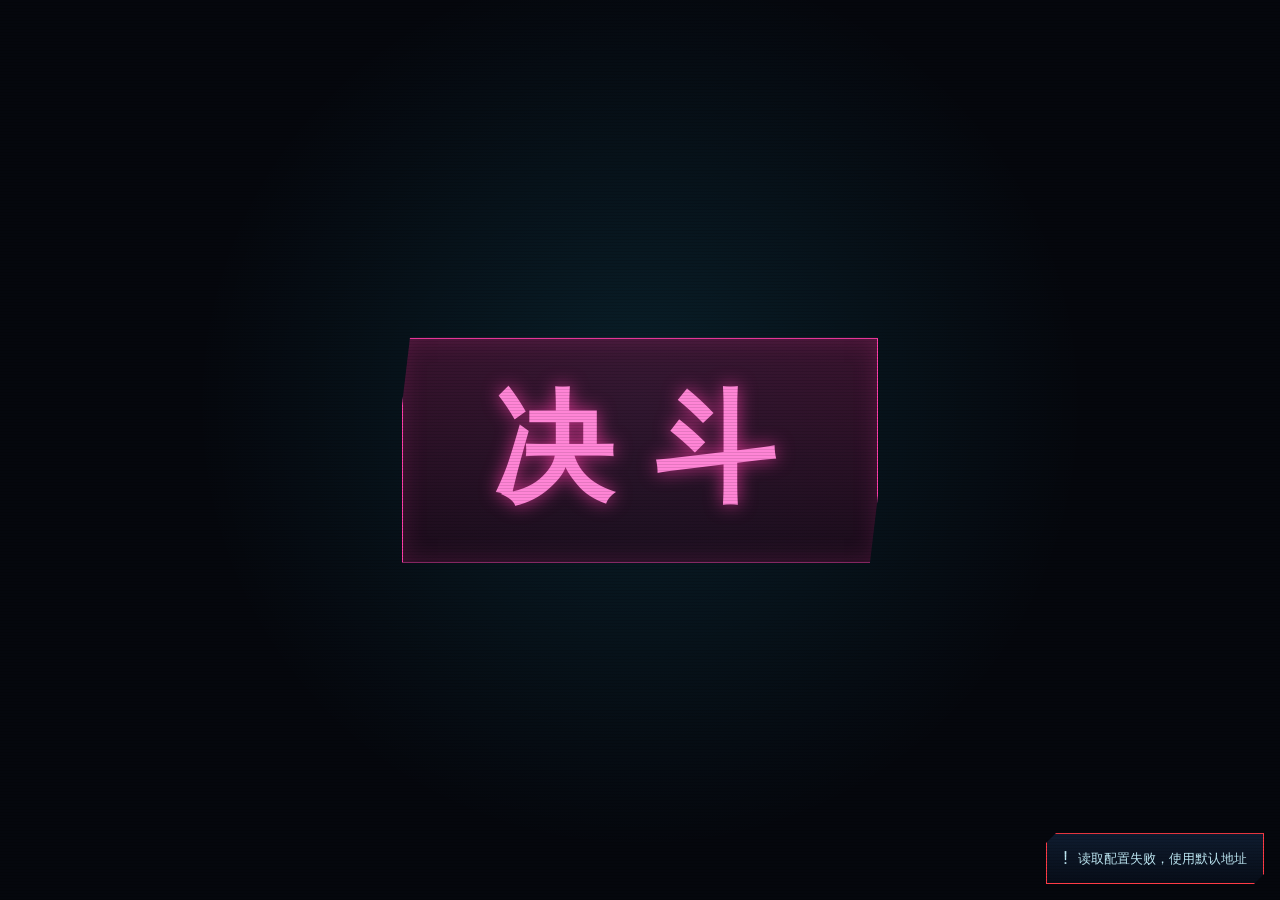
==== commit d39b198b: "骰子硬币优化，音效等。 识别算法顺序修改" ====
--- a/controller/static/index.html
+++ b/controller/static/index.html
@@ -9,6 +9,10 @@
 </head>
 <body>
   <div id="app">
+    <div id="duel-gate" class="duel-gate">
+      <button class="cy-btn cy-btn--exec duel-btn" id="btn-duel">决斗</button>
+    </div>
+
     <header class="topbar">
       <div class="brand">
         <span class="brand-mark">◆</span>
@@ -25,8 +29,6 @@
       <button class="cy-btn cy-btn--sm" id="btn-menu">操作</button>
 
       <div class="controls">
-        <button class="cy-btn cy-btn--sm" id="btn-import-1">导入卡组 P1</button>
-        <button class="cy-btn cy-btn--sm" id="btn-import-2">导入卡组 P2</button>
         <button class="cy-btn cy-btn--sm" id="btn-phase">阶段</button>
         <button class="cy-btn cy-btn--sm" id="btn-summon">召唤</button>
         <button class="cy-btn cy-btn--exec cy-btn--sm" id="btn-attack">攻击</button>
@@ -35,9 +37,7 @@
         <button class="cy-btn cy-btn--sm" id="btn-se">音效</button>
         <button class="cy-btn cy-btn--sm" id="btn-dice">骰子</button>
         <button class="cy-btn cy-btn--sm" id="btn-coin">硬币</button>
-        <button class="cy-btn cy-btn--sm" id="btn-swap">交换位置</button>
-        <button class="cy-btn cy-btn--sm" id="btn-guide-show">显示定位</button>
-        <button class="cy-btn cy-btn--sm cy-btn--ghost" id="btn-guide-hide">隐藏定位</button>
+        <button class="cy-btn cy-btn--sm cy-btn--danger" id="btn-reset">重新开始</button>
       </div>
     </header>
 
--- a/controller/static/css/app.css
+++ b/controller/static/css/app.css
@@ -197,6 +197,7 @@
 /* ---- 弹窗表单 ---- */
 .form { display: flex; flex-direction: column; gap: 8px; }
 .form-row { display: flex; align-items: center; gap: 10px; }
+.cy-checkbox { width: 16px; height: 16px; accent-color: var(--cy-cyan); cursor: pointer; }
 .form-label { flex: 0 0 72px; font-family: var(--cy-mono); font-size: 12px; color: var(--cy-dim); }
 .form-row > .cy-input, .form-row > div, .form-row > div > .cy-input { flex: 1; }
 .form-row > div { min-width: 0; }
@@ -293,6 +294,23 @@
 .card-thumb.is-missing .card-thumb__img { display: none; }
 .card-thumb.is-missing .card-thumb__ph { display: grid; }
 
+/* ---- 决斗开场 ---- */
+.duel-gate {
+  position: fixed; inset: 0; z-index: 150;
+  display: flex; align-items: center; justify-content: center;
+  background: radial-gradient(circle at 50% 45%, rgba(42,212,255,.12), transparent 55%), #05070d;
+}
+.duel-gate.hidden { display: none; }
+.duel-btn {
+  font-family: var(--cy-disp);
+  font-size: clamp(40px, 12vw, 120px);
+  letter-spacing: .35em;
+  padding: .25em .5em .25em .75em;
+  text-shadow: 0 0 18px rgba(255,60,168,.75);
+  box-shadow: 0 0 30px rgba(255,60,168,.35), inset 0 0 24px rgba(255,60,168,.18);
+}
+.duel-btn:hover { box-shadow: 0 0 44px rgba(255,60,168,.6), inset 0 0 28px rgba(255,60,168,.25); }
+
 /* ---- Toast ---- */
 .toast-root {
   position: fixed; right: 16px; bottom: 16px; z-index: 200;
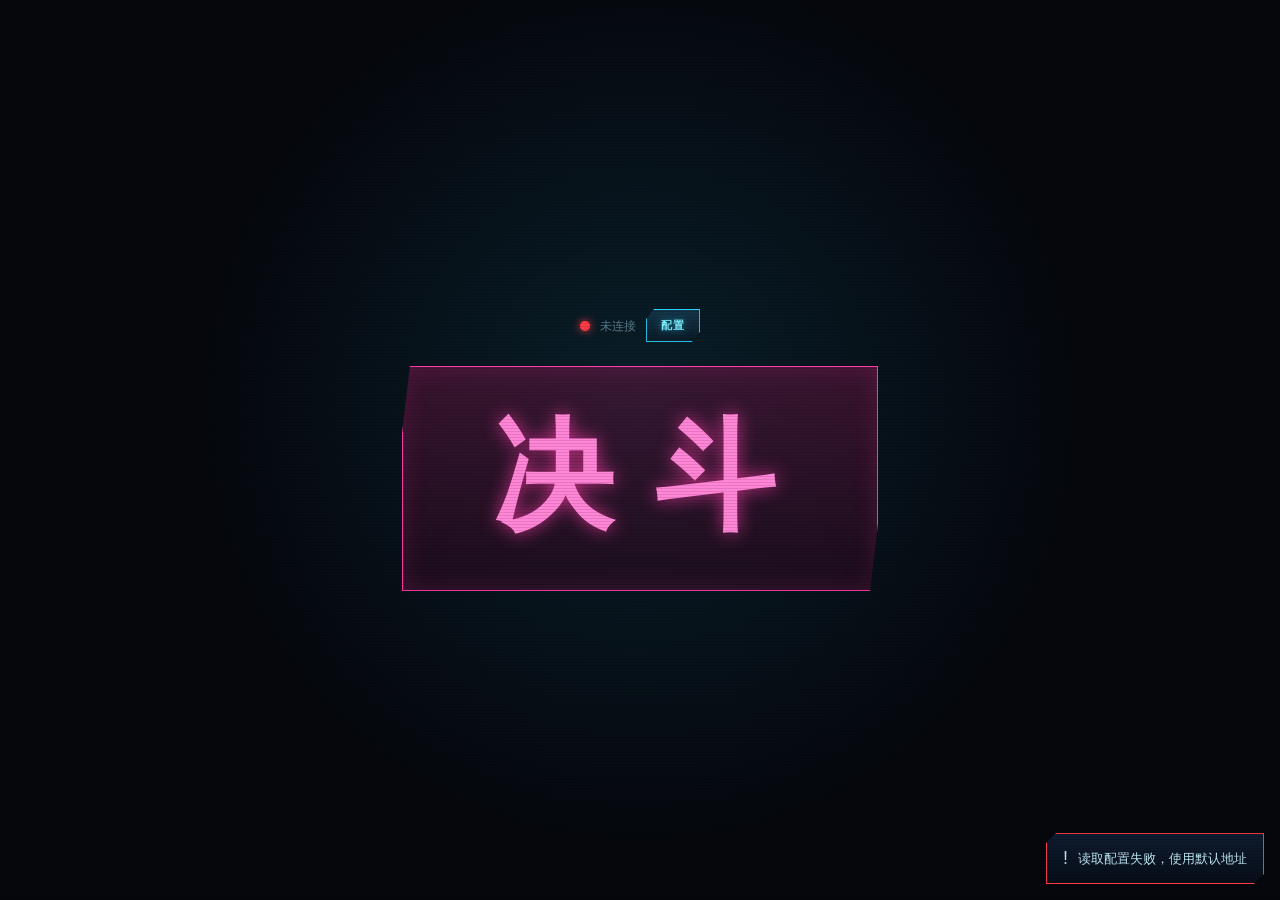
==== commit 2ea8a286: "语音端初步" ====
--- a/controller/static/index.html
+++ b/controller/static/index.html
@@ -10,7 +10,14 @@
 <body>
   <div id="app">
     <div id="duel-gate" class="duel-gate">
-      <button class="cy-btn cy-btn--exec duel-btn" id="btn-duel">决斗</button>
+      <div class="duel-inner">
+        <div class="duel-status">
+          <span class="conn-dot disconnected" id="gate-conn-dot"></span>
+          <span class="conn-text" id="gate-conn-status">未连接</span>
+          <button class="cy-btn cy-btn--sm" id="gate-btn-config">配置</button>
+        </div>
+        <button class="cy-btn cy-btn--exec duel-btn" id="btn-duel">决斗</button>
+      </div>
     </div>
 
     <header class="topbar">
@@ -37,7 +44,7 @@
         <button class="cy-btn cy-btn--sm" id="btn-se">音效</button>
         <button class="cy-btn cy-btn--sm" id="btn-dice">骰子</button>
         <button class="cy-btn cy-btn--sm" id="btn-coin">硬币</button>
-        <button class="cy-btn cy-btn--sm cy-btn--danger" id="btn-reset">重新开始</button>
+        <button class="cy-btn cy-btn--sm cy-btn--danger" id="btn-reset">决斗结束</button>
       </div>
     </header>
 
--- a/controller/static/css/app.css
+++ b/controller/static/css/app.css
@@ -301,6 +301,11 @@
   background: radial-gradient(circle at 50% 45%, rgba(42,212,255,.12), transparent 55%), #05070d;
 }
 .duel-gate.hidden { display: none; }
+.duel-inner { display: flex; flex-direction: column; align-items: center; gap: 24px; padding: 16px; }
+.duel-status { display: flex; align-items: center; gap: 10px; }
+/* 决斗界面也能打开配置弹窗：弹窗需盖住 gate（z-index 150） */
+.cy-modal-mask { z-index: 160; }
+.cy-modal-mask--stack { z-index: 170; }
 .duel-btn {
   font-family: var(--cy-disp);
   font-size: clamp(40px, 12vw, 120px);
